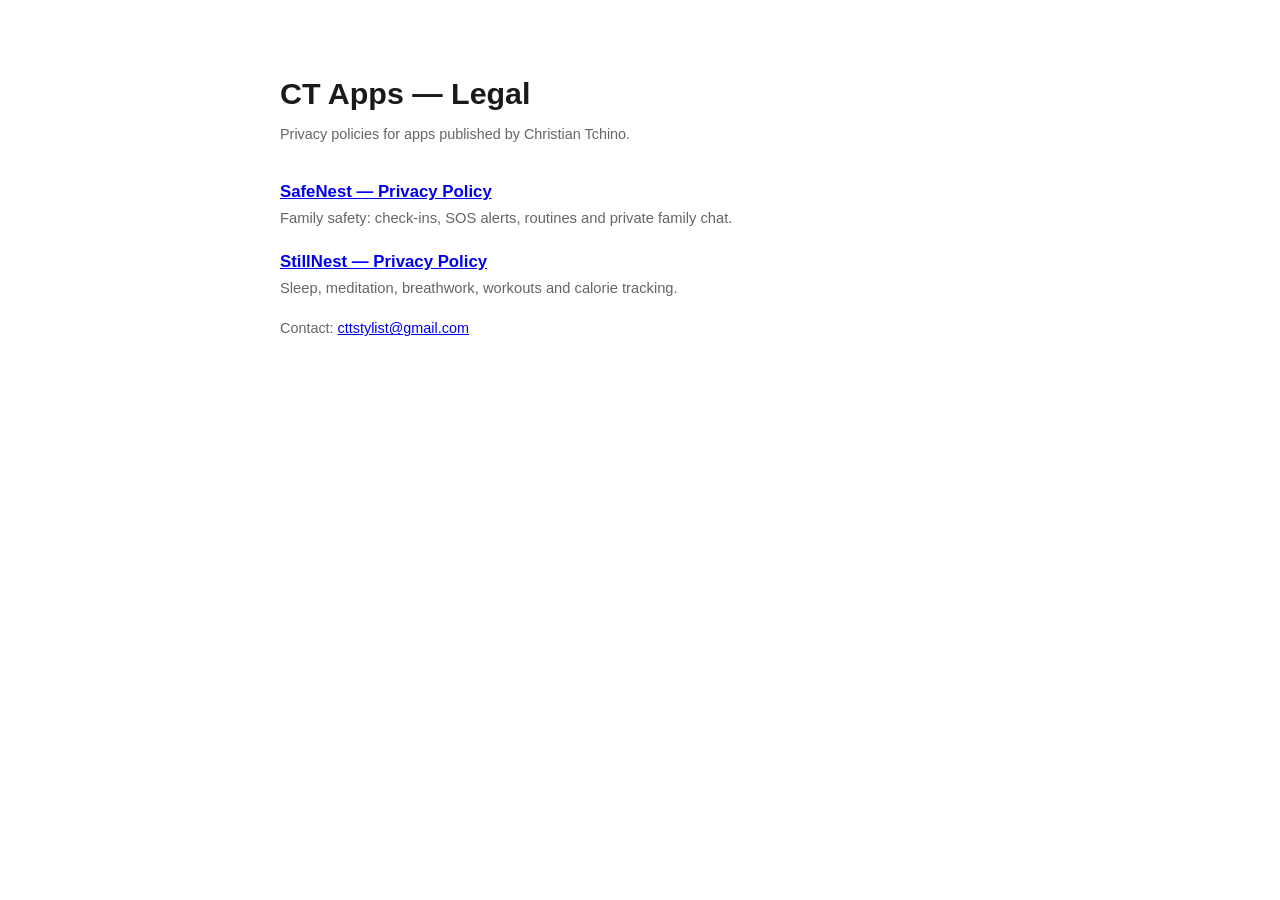
==== index.html @ d18ca306 "Privacy policies for SafeNest and StillNest" ====
<!doctype html>
<html lang="en">
<head>
<meta charset="utf-8">
<meta name="viewport" content="width=device-width, initial-scale=1">
<title>CT Apps — Legal</title>
<style>
  :root { color-scheme: light dark; }
  body {
    font-family: -apple-system, BlinkMacSystemFont, "Segoe UI", Roboto, sans-serif;
    line-height: 1.65; max-width: 720px; margin: 0 auto; padding: 3rem 1.25rem 4rem;
    color: #1a1a1a; background: #fff;
  }
  @media (prefers-color-scheme: dark) {
    body { color: #e8e8e8; background: #14181f; }
    a { color: #7cb3ff; }
    .meta, li span { color: #9aa4b2; }
  }
  h1 { font-size: 1.9rem; margin-bottom: .25rem; }
  .meta { color: #666; font-size: .9rem; margin-top: 0; }
  ul { list-style: none; padding: 0; margin-top: 2rem; }
  li { margin-bottom: 1.1rem; }
  li a { font-size: 1.05rem; font-weight: 600; }
  li span { display: block; color: #666; font-size: .92rem; }
</style>
</head>
<body>

<h1>CT Apps — Legal</h1>
<p class="meta">Privacy policies for apps published by Christian Tchino.</p>

<ul>
  <li>
    <a href="./safenest-privacy.html">SafeNest — Privacy Policy</a>
    <span>Family safety: check-ins, SOS alerts, routines and private family chat.</span>
  </li>
  <li>
    <a href="./stillnest-privacy.html">StillNest — Privacy Policy</a>
    <span>Sleep, meditation, breathwork, workouts and calorie tracking.</span>
  </li>
</ul>

<p class="meta">Contact: <a href="mailto:cttstylist@gmail.com">cttstylist@gmail.com</a></p>

</body>
</html>
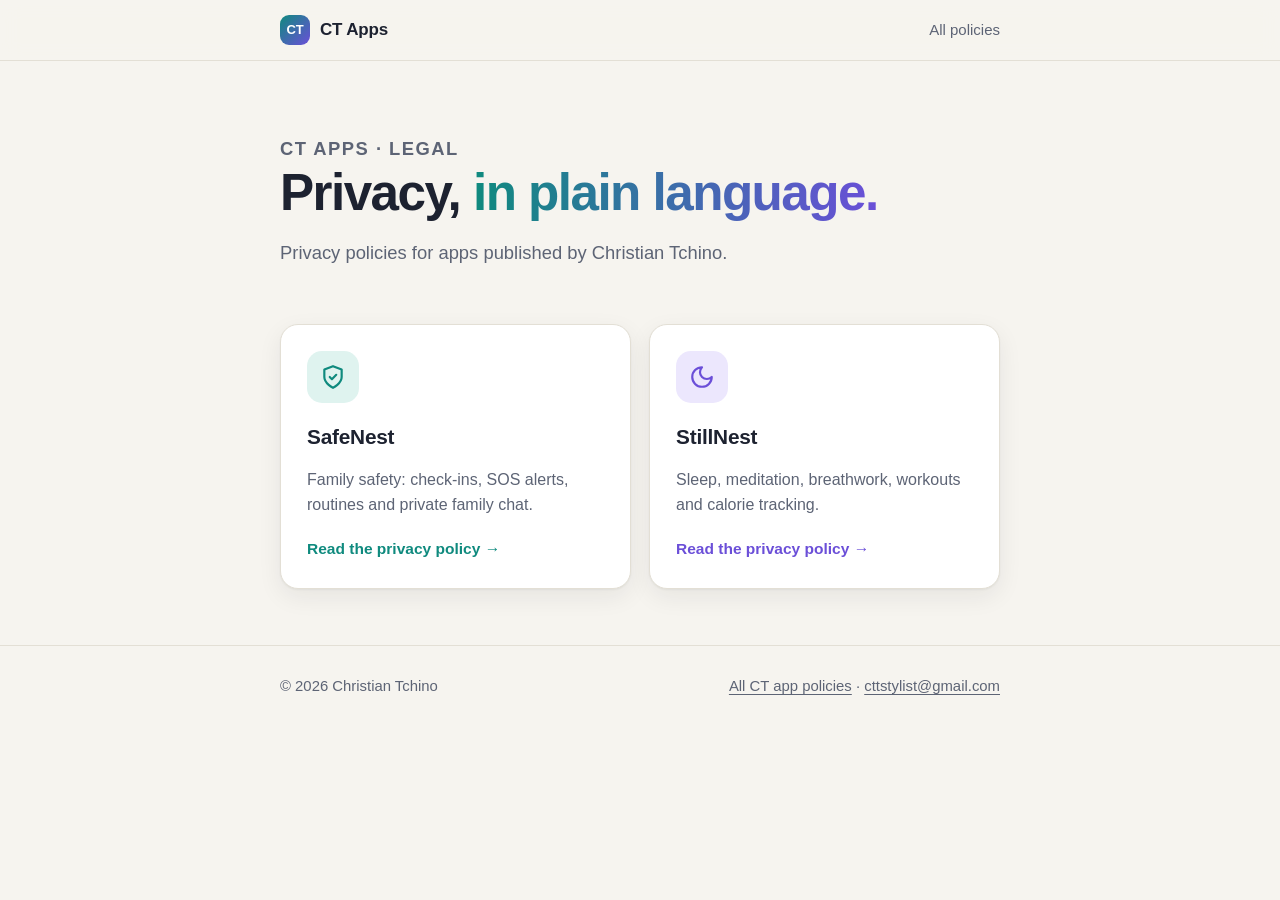
==== commit fe4e4280: "Redesign legal site for a cleaner, more polished look Adds a shared stylesheet and restyles all thre" ====
--- a/index.html
+++ b/index.html
@@ -4,43 +4,52 @@
 <meta charset="utf-8">
 <meta name="viewport" content="width=device-width, initial-scale=1">
 <title>CT Apps — Legal</title>
-<style>
-  :root { color-scheme: light dark; }
-  body {
-    font-family: -apple-system, BlinkMacSystemFont, "Segoe UI", Roboto, sans-serif;
-    line-height: 1.65; max-width: 720px; margin: 0 auto; padding: 3rem 1.25rem 4rem;
-    color: #1a1a1a; background: #fff;
-  }
-  @media (prefers-color-scheme: dark) {
-    body { color: #e8e8e8; background: #14181f; }
-    a { color: #7cb3ff; }
-    .meta, li span { color: #9aa4b2; }
-  }
-  h1 { font-size: 1.9rem; margin-bottom: .25rem; }
-  .meta { color: #666; font-size: .9rem; margin-top: 0; }
-  ul { list-style: none; padding: 0; margin-top: 2rem; }
-  li { margin-bottom: 1.1rem; }
-  li a { font-size: 1.05rem; font-weight: 600; }
-  li span { display: block; color: #666; font-size: .92rem; }
-</style>
+<meta name="description" content="Privacy policies for SafeNest and StillNest, apps by Christian Tchino.">
+<meta name="theme-color" content="#f6f4ef" media="(prefers-color-scheme: light)">
+<meta name="theme-color" content="#11141b" media="(prefers-color-scheme: dark)">
+<link rel="icon" href="data:image/svg+xml,%3Csvg xmlns='http://www.w3.org/2000/svg' viewBox='0 0 32 32'%3E%3Cdefs%3E%3ClinearGradient id='g' x1='0' y1='0' x2='1' y2='1'%3E%3Cstop offset='0' stop-color='%230f8a7e'/%3E%3Cstop offset='1' stop-color='%236b4fd8'/%3E%3C/linearGradient%3E%3C/defs%3E%3Crect width='32' height='32' rx='9' fill='url(%23g)'/%3E%3Ctext x='16' y='21' font-family='sans-serif' font-size='13' font-weight='800' fill='white' text-anchor='middle'%3ECT%3C/text%3E%3C/svg%3E">
+<link rel="stylesheet" href="./styles.css">
 </head>
 <body>
 
-<h1>CT Apps — Legal</h1>
-<p class="meta">Privacy policies for apps published by Christian Tchino.</p>
+<header class="site-header">
+  <div class="wrap">
+    <a class="brand" href="./"><span class="brand-mark">CT</span> CT Apps</a>
+    <nav><a href="./">All policies</a></nav>
+  </div>
+</header>
 
-<ul>
-  <li>
-    <a href="./safenest-privacy.html">SafeNest — Privacy Policy</a>
-    <span>Family safety: check-ins, SOS alerts, routines and private family chat.</span>
-  </li>
-  <li>
-    <a href="./stillnest-privacy.html">StillNest — Privacy Policy</a>
-    <span>Sleep, meditation, breathwork, workouts and calorie tracking.</span>
-  </li>
-</ul>
+<main class="wrap">
 
-<p class="meta">Contact: <a href="mailto:cttstylist@gmail.com">cttstylist@gmail.com</a></p>
+<section class="hero">
+  <p class="eyebrow">CT Apps &middot; Legal</p>
+  <h1>Privacy, <span class="grad">in plain language.</span></h1>
+  <p>Privacy policies for apps published by Christian Tchino.</p>
+</section>
+
+<section class="apps" aria-label="Apps">
+  <a class="app-card safe" href="./safenest-privacy.html">
+    <div class="app-icon"><svg width="26" height="26" viewBox="0 0 24 24" fill="none" stroke="currentColor" stroke-width="2" stroke-linecap="round" stroke-linejoin="round" aria-hidden="true"><path d="M12 22s8-4 8-10V5l-8-3-8 3v7c0 6 8 10 8 10z"/><path d="m9 12 2 2 4-4"/></svg></div>
+    <h2>SafeNest</h2>
+    <p>Family safety: check-ins, SOS alerts, routines and private family chat.</p>
+    <span class="cta">Read the privacy policy</span>
+  </a>
+  <a class="app-card still" href="./stillnest-privacy.html">
+    <div class="app-icon"><svg width="26" height="26" viewBox="0 0 24 24" fill="none" stroke="currentColor" stroke-width="2" stroke-linecap="round" stroke-linejoin="round" aria-hidden="true"><path d="M12 3a6 6 0 0 0 9 9 9 9 0 1 1-9-9z"/></svg></div>
+    <h2>StillNest</h2>
+    <p>Sleep, meditation, breathwork, workouts and calorie tracking.</p>
+    <span class="cta">Read the privacy policy</span>
+  </a>
+</section>
+
+</main>
+
+<footer class="site-footer">
+  <div class="wrap">
+    <span>&copy; 2026 Christian Tchino</span>
+    <span><a href="./">All CT app policies</a> &middot; <a href="mailto:cttstylist@gmail.com">cttstylist@gmail.com</a></span>
+  </div>
+</footer>
 
 </body>
 </html>
--- a/styles.css
+++ b/styles.css
@@ -0,0 +1,147 @@
+/* CT Apps — shared styles for the legal site */
+
+:root {
+  color-scheme: light dark;
+  --bg: #f6f4ef;
+  --bg-soft: #efece4;
+  --surface: #ffffff;
+  --text: #1d2230;
+  --muted: #5d6475;
+  --border: #e3dfd5;
+  --accent: #3b5bdb;
+  --safe: #0f8a7e;
+  --safe-soft: #dff3ef;
+  --still: #6b4fd8;
+  --still-soft: #ece7fd;
+  --shadow: 0 1px 2px rgba(29, 34, 48, .05), 0 8px 24px rgba(29, 34, 48, .07);
+  --radius: 18px;
+}
+
+@media (prefers-color-scheme: dark) {
+  :root {
+    --bg: #11141b;
+    --bg-soft: #161a23;
+    --surface: #1b202b;
+    --text: #e9ebf1;
+    --muted: #9ba3b4;
+    --border: #2a3040;
+    --accent: #8ea6ff;
+    --safe: #4fd1bf;
+    --safe-soft: #12302d;
+    --still: #a996ff;
+    --still-soft: #262044;
+    --shadow: 0 1px 2px rgba(0, 0, 0, .3), 0 8px 24px rgba(0, 0, 0, .25);
+  }
+}
+
+* { box-sizing: border-box; }
+
+html { -webkit-text-size-adjust: 100%; }
+
+body {
+  margin: 0;
+  font-family: -apple-system, BlinkMacSystemFont, "Segoe UI", Roboto, "Helvetica Neue", sans-serif;
+  font-size: 17px;
+  line-height: 1.7;
+  color: var(--text);
+  background: var(--bg);
+}
+
+a { color: var(--accent); text-underline-offset: 3px; }
+a:hover { text-decoration-thickness: 2px; }
+a:focus-visible { outline: 3px solid var(--accent); outline-offset: 3px; border-radius: 4px; }
+
+.wrap { max-width: 760px; margin: 0 auto; padding: 0 20px; }
+
+/* Header */
+.site-header {
+  position: sticky; top: 0; z-index: 10;
+  background: color-mix(in srgb, var(--bg) 85%, transparent);
+  backdrop-filter: saturate(160%) blur(10px);
+  -webkit-backdrop-filter: saturate(160%) blur(10px);
+  border-bottom: 1px solid var(--border);
+}
+.site-header .wrap { display: flex; align-items: center; justify-content: space-between; height: 60px; }
+.brand { display: flex; align-items: center; gap: 10px; font-weight: 700; color: var(--text); text-decoration: none; letter-spacing: -.01em; }
+.brand-mark {
+  width: 30px; height: 30px; border-radius: 9px; display: grid; place-items: center;
+  background: linear-gradient(135deg, var(--safe), var(--still)); color: #fff; font-size: 13px; font-weight: 800;
+}
+.site-header nav a { color: var(--muted); text-decoration: none; font-size: 15px; font-weight: 500; }
+.site-header nav a:hover { color: var(--text); }
+
+/* Home hero */
+.hero { padding: 72px 0 36px; }
+.eyebrow { display: inline-block; font-size: 13px; font-weight: 600; letter-spacing: .08em; text-transform: uppercase; color: var(--muted); margin: 0 0 14px; }
+.hero h1 { font-size: clamp(2.2rem, 6vw, 3.2rem); line-height: 1.1; letter-spacing: -.03em; margin: 0 0 16px; }
+.hero h1 .grad {
+  background: linear-gradient(90deg, var(--safe), var(--still));
+  -webkit-background-clip: text; background-clip: text; color: transparent;
+}
+.hero p { font-size: 1.15rem; color: var(--muted); margin: 0; max-width: 34em; }
+
+/* App cards */
+.apps { display: grid; gap: 18px; grid-template-columns: repeat(auto-fit, minmax(280px, 1fr)); padding: 20px 0 56px; }
+.app-card {
+  position: relative; display: flex; flex-direction: column; gap: 12px;
+  padding: 26px; border-radius: var(--radius); background: var(--surface);
+  border: 1px solid var(--border); box-shadow: var(--shadow);
+  color: var(--text); text-decoration: none;
+  transition: transform .18s ease, box-shadow .18s ease, border-color .18s ease;
+}
+.app-card:hover { transform: translateY(-3px); border-color: var(--tone); }
+.app-card:focus-visible { outline: 3px solid var(--tone); outline-offset: 3px; }
+.app-card.safe { --tone: var(--safe); --tone-soft: var(--safe-soft); }
+.app-card.still { --tone: var(--still); --tone-soft: var(--still-soft); }
+.app-icon { width: 52px; height: 52px; border-radius: 15px; display: grid; place-items: center; background: var(--tone-soft); color: var(--tone); }
+.app-card h2 { font-size: 1.3rem; margin: 4px 0 0; letter-spacing: -.01em; }
+.app-card p { margin: 0; color: var(--muted); font-size: 1rem; line-height: 1.6; }
+.app-card .cta { margin-top: auto; padding-top: 6px; font-weight: 600; color: var(--tone); font-size: .97rem; }
+.app-card .cta::after { content: " →"; transition: margin-left .18s ease; }
+.app-card:hover .cta::after { margin-left: 4px; }
+
+/* Policy page header */
+.policy-hero { padding: 56px 0 28px; border-bottom: 1px solid var(--border); margin-bottom: 8px; }
+.policy-hero.safe { --tone: var(--safe); --tone-soft: var(--safe-soft); }
+.policy-hero.still { --tone: var(--still); --tone-soft: var(--still-soft); }
+.policy-hero .app-icon { margin-bottom: 18px; }
+.policy-hero h1 { font-size: clamp(1.9rem, 5vw, 2.5rem); line-height: 1.15; letter-spacing: -.025em; margin: 0 0 10px; }
+.meta { color: var(--muted); font-size: .92rem; margin: 0; }
+
+/* Policy body */
+.policy { padding-bottom: 40px; }
+.policy > p:first-child { font-size: 1.1rem; }
+.policy h2 {
+  font-size: 1.25rem; letter-spacing: -.01em; margin: 44px 0 10px; padding-top: 4px;
+  display: flex; align-items: center; gap: 10px;
+}
+.policy h2::before {
+  content: ""; width: 6px; height: 22px; border-radius: 3px; flex: none;
+  background: linear-gradient(180deg, var(--safe), var(--still));
+}
+.policy ul { padding-left: 1.2em; }
+.policy li { margin-bottom: .45em; }
+.policy li::marker { color: var(--muted); }
+
+.table-wrap { overflow-x: auto; margin: 18px 0; border-radius: 14px; border: 1px solid var(--border); background: var(--surface); box-shadow: var(--shadow); }
+table { border-collapse: collapse; width: 100%; font-size: .95rem; line-height: 1.55; }
+th, td { padding: 13px 16px; text-align: left; vertical-align: top; border-bottom: 1px solid var(--border); }
+tr:last-child td { border-bottom: 0; }
+th { font-size: .78rem; text-transform: uppercase; letter-spacing: .07em; color: var(--muted); background: var(--bg-soft); font-weight: 700; }
+
+/* Footer */
+.site-footer { border-top: 1px solid var(--border); padding: 28px 0 44px; color: var(--muted); font-size: .93rem; }
+.site-footer .wrap { display: flex; flex-wrap: wrap; gap: 10px 24px; justify-content: space-between; }
+.site-footer a { color: var(--muted); }
+.site-footer a:hover { color: var(--text); }
+
+@media (prefers-reduced-motion: reduce) {
+  .app-card, .app-card .cta::after { transition: none; }
+  .app-card:hover { transform: none; }
+}
+
+@media (max-width: 520px) {
+  body { font-size: 16px; }
+  .hero { padding-top: 48px; }
+  .site-header nav { display: none; }
+}
